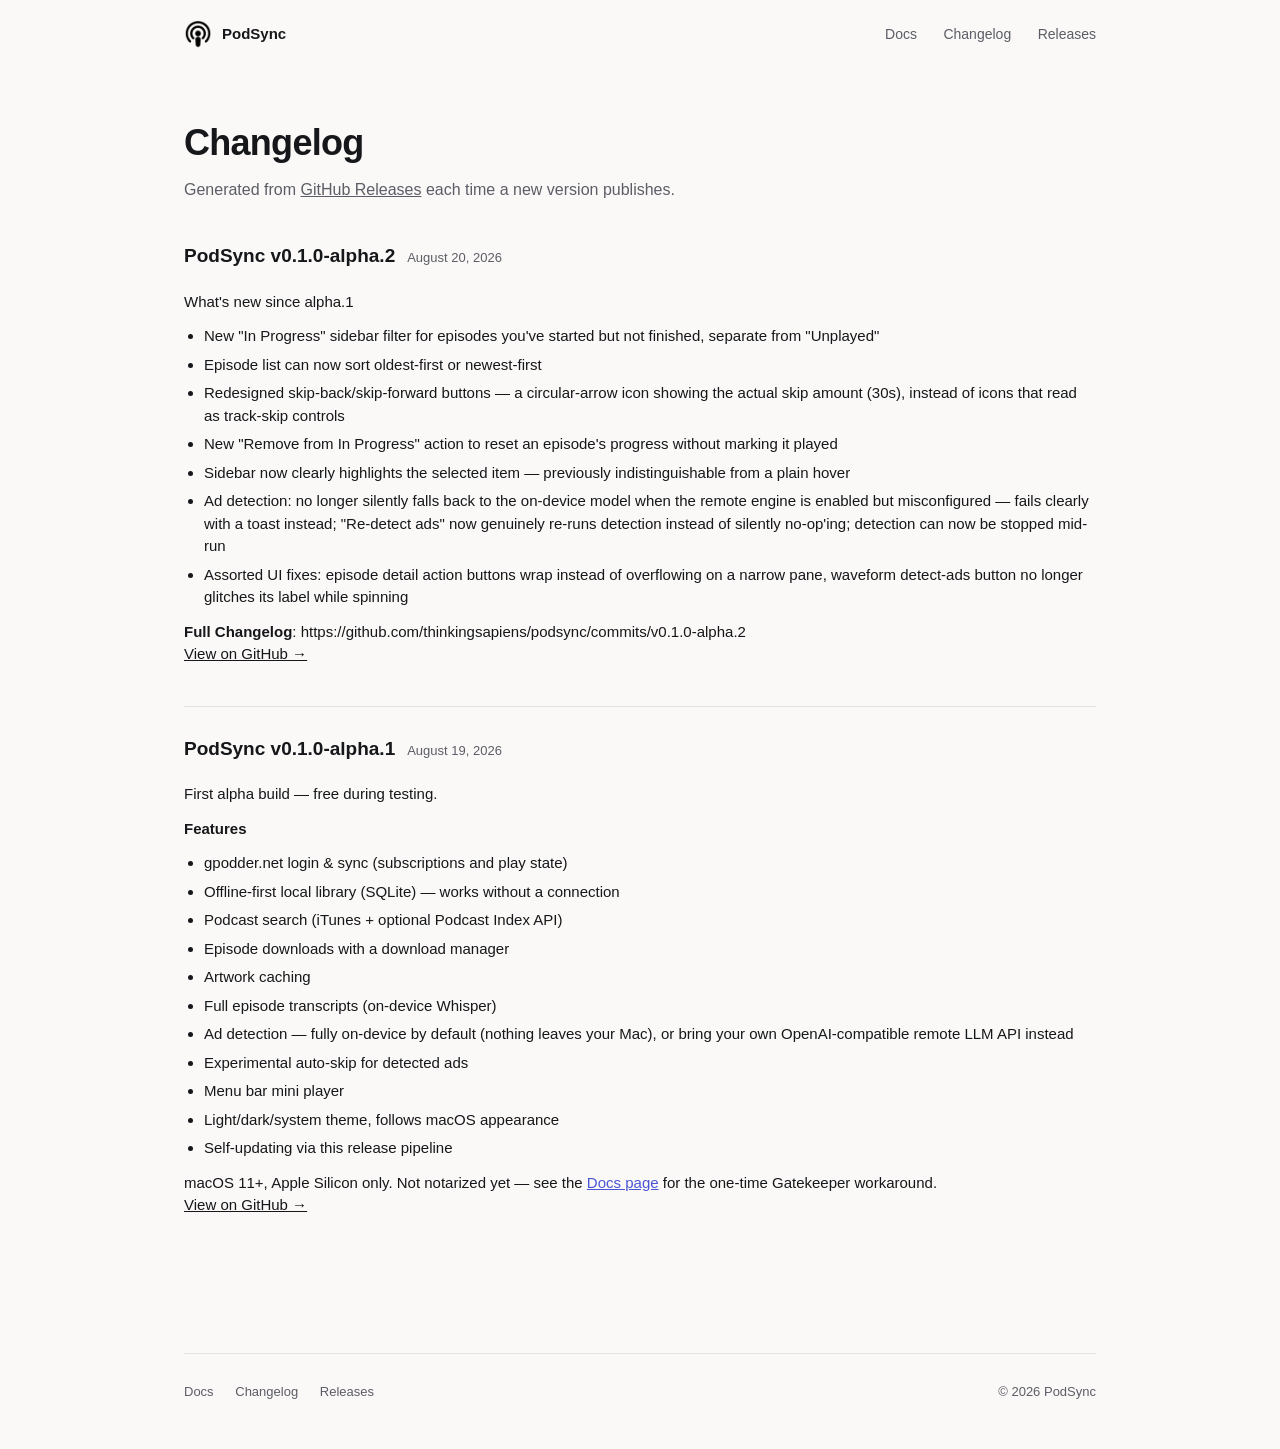
==== docs/changelog.html @ b8d856d1 "chore: update changelog page" ====
<!doctype html>
<html lang="en">
<head>
  <meta charset="utf-8" />
  <meta name="viewport" content="width=device-width, initial-scale=1" />
  <title>Changelog — PodSync</title>
  <meta name="description" content="Release history for PodSync: versions, dates, and release notes." />
  <link rel="canonical" href="https://thinkingsapiens.github.io/podsync/changelog.html" />

  <link rel="icon" type="image/png" sizes="32x32" href="assets/favicon-32.png" />
  <link rel="apple-touch-icon" href="assets/apple-touch-icon.png" />

  <meta property="og:type" content="website" />
  <meta property="og:site_name" content="PodSync" />
  <meta property="og:title" content="Changelog — PodSync" />
  <meta property="og:description" content="Release history for PodSync: versions, dates, and release notes." />
  <meta property="og:url" content="https://thinkingsapiens.github.io/podsync/changelog.html" />
  <meta property="og:image" content="https://thinkingsapiens.github.io/podsync/assets/icon-512.png" />

  <meta name="twitter:card" content="summary" />
  <meta name="twitter:title" content="Changelog — PodSync" />
  <meta name="twitter:description" content="Release history for PodSync: versions, dates, and release notes." />
  <meta name="twitter:image" content="https://thinkingsapiens.github.io/podsync/assets/icon-512.png" />

  <link rel="stylesheet" href="assets/site.css" />
</head>
<body>
  <div class="wrap">
    <header class="site">
      <a class="brand" href="index.html">
        <img src="assets/icon-512.png" alt="" width="28" height="28" />
        PodSync
      </a>
      <nav class="site">
        <a href="docs.html">Docs</a>
        <a href="changelog.html">Changelog</a>
        <a href="https://github.com/thinkingsapiens/podsync/releases">Releases</a>
      </nav>
    </header>

    <main class="prose">
      <h1>Changelog</h1>
      <p class="intro">
        Generated from <a href="https://github.com/thinkingsapiens/podsync/releases">GitHub Releases</a>
        each time a new version publishes.
      </p>

      <!-- RELEASES_START -->
      <article class="release">
        <div class="release-head">
          <h2>PodSync v0.1.0-alpha.2</h2>
          <span class="release-date">August 20, 2026</span>
        </div>
        <div class="release-body">
        <p>What&#x27;s new since alpha.1</p>
        <ul><li>New &quot;In Progress&quot; sidebar filter for episodes you&#x27;ve started but not finished, separate from &quot;Unplayed&quot;</li><li>Episode list can now sort oldest-first or newest-first</li><li>Redesigned skip-back/skip-forward buttons — a circular-arrow icon showing the actual skip amount (30s), instead of icons that read as track-skip controls</li><li>New &quot;Remove from In Progress&quot; action to reset an episode&#x27;s progress without marking it played</li><li>Sidebar now clearly highlights the selected item — previously indistinguishable from a plain hover</li><li>Ad detection: no longer silently falls back to the on-device model when the remote engine is enabled but misconfigured — fails clearly with a toast instead; &quot;Re-detect ads&quot; now genuinely re-runs detection instead of silently no-op&#x27;ing; detection can now be stopped mid-run</li><li>Assorted UI fixes: episode detail action buttons wrap instead of overflowing on a narrow pane, waveform detect-ads button no longer glitches its label while spinning</li></ul>
        <p><strong>Full Changelog</strong>: https://github.com/thinkingsapiens/podsync/commits/v0.1.0-alpha.2</p>
        </div>
        <p><a href="https://github.com/thinkingsapiens/podsync/releases/tag/untagged-19925e4e19fd1dde1b07">View on GitHub &rarr;</a></p>
      </article>
      <article class="release">
        <div class="release-head">
          <h2>PodSync v0.1.0-alpha.1</h2>
          <span class="release-date">August 19, 2026</span>
        </div>
        <div class="release-body">
        <p>First alpha build — free during testing.</p>
        <p><strong>Features</strong></p>
        <ul><li>gpodder.net login &amp; sync (subscriptions and play state)</li><li>Offline-first local library (SQLite) — works without a connection</li><li>Podcast search (iTunes + optional Podcast Index API)</li><li>Episode downloads with a download manager</li><li>Artwork caching</li><li>Full episode transcripts (on-device Whisper)</li><li>Ad detection — fully on-device by default (nothing leaves your Mac), or bring your own OpenAI-compatible remote LLM API instead</li><li>Experimental auto-skip for detected ads</li><li>Menu bar mini player</li><li>Light/dark/system theme, follows macOS appearance</li><li>Self-updating via this release pipeline</li></ul>
        <p>macOS 11+, Apple Silicon only. Not notarized yet — see the <a href="https://thinkingsapiens.github.io/podsync/docs.html">Docs page</a> for the one-time Gatekeeper workaround.</p>
        </div>
        <p><a href="https://github.com/thinkingsapiens/podsync/releases/tag/v0.1.0-alpha.1">View on GitHub &rarr;</a></p>
      </article>
      <!-- RELEASES_END -->
    </main>

    <footer class="site">
      <div>
        <a href="docs.html">Docs</a>
        <a href="changelog.html">Changelog</a>
        <a href="https://github.com/thinkingsapiens/podsync/releases">Releases</a>
      </div>
      <div>&copy; <span id="year"></span> PodSync</div>
    </footer>
  </div>
  <script>document.getElementById("year").textContent = new Date().getFullYear();</script>
</body>
</html>
---- docs/assets/site.css ----
:root {
  --bg: #0b0c0f;
  --bg-elevated: #141519;
  --text: #f2f2f4;
  --text-muted: #9a9ba3;
  --border: #24252b;
  --accent: #7c8cff;
  --accent-text: #0b0c0f;
  --radius: 14px;
  color-scheme: dark;
}
@media (prefers-color-scheme: light) {
  :root {
    --bg: #faf9f7;
    --bg-elevated: #ffffff;
    --text: #16171a;
    --text-muted: #5c5d66;
    --border: #e6e5e1;
    --accent: #4a55d6;
    --accent-text: #ffffff;
    color-scheme: light;
  }
}
* { box-sizing: border-box; }
html, body { margin: 0; padding: 0; }
body {
  background: var(--bg);
  color: var(--text);
  font-family: -apple-system, BlinkMacSystemFont, "SF Pro Text", "Segoe UI", Roboto, sans-serif;
  line-height: 1.5;
  -webkit-font-smoothing: antialiased;
}
a { color: inherit; }
.wrap { max-width: 960px; margin: 0 auto; padding: 0 24px; }

header.site {
  display: flex;
  align-items: center;
  justify-content: space-between;
  padding: 20px 0;
}
.brand { display: flex; align-items: center; gap: 10px; font-weight: 600; font-size: 15px; text-decoration: none; }
.brand img { width: 28px; height: 28px; border-radius: 7px; display: block; }

/* icon-512.png is solid black on transparent — invisible on the dark
   background that's the default theme. Invert it to white by default and
   un-invert under the light theme, same dark-first pattern as the color
   tokens above. */
.brand img, .hero img.icon { filter: invert(1); }
@media (prefers-color-scheme: light) {
  .brand img, .hero img.icon { filter: none; }
}
nav.site a {
  text-decoration: none;
  color: var(--text-muted);
  font-size: 14px;
  margin-left: 22px;
}
nav.site a:hover { color: var(--text); }

.hero { padding: 64px 0 48px; text-align: center; }
.hero img.icon { width: 96px; height: 96px; border-radius: 22px; box-shadow: 0 12px 32px rgba(0,0,0,0.25); }
.hero h1 { font-size: clamp(28px, 5vw, 44px); line-height: 1.15; margin: 28px 0 14px; letter-spacing: -0.02em; }
.hero p.lede { color: var(--text-muted); font-size: 18px; max-width: 560px; margin: 0 auto 32px; }
.cta-row { display: flex; gap: 12px; justify-content: center; flex-wrap: wrap; }
.btn {
  display: inline-flex;
  align-items: center;
  gap: 8px;
  padding: 12px 22px;
  border-radius: 999px;
  font-size: 15px;
  font-weight: 600;
  text-decoration: none;
  border: 1px solid var(--border);
}
.btn-primary { background: var(--accent); color: var(--accent-text); border-color: transparent; }
.btn-secondary { color: var(--text); background: transparent; }
.req { color: var(--text-muted); font-size: 13px; margin-top: 14px; }

.features {
  display: grid;
  grid-template-columns: repeat(auto-fit, minmax(220px, 1fr));
  gap: 1px;
  background: var(--border);
  border: 1px solid var(--border);
  border-radius: var(--radius);
  overflow: hidden;
  margin: 56px 0;
}
.feature { background: var(--bg-elevated); padding: 26px 22px; }
.feature h3 { font-size: 15px; margin: 0 0 8px; }
.feature p { font-size: 14px; color: var(--text-muted); margin: 0; }

.section-title { font-size: 13px; text-transform: uppercase; letter-spacing: 0.08em; color: var(--text-muted); margin: 0 0 16px; }

/* Prose pages (docs, changelog) */
main.prose { padding: 48px 0 32px; }
main.prose h1 { font-size: clamp(26px, 4vw, 36px); letter-spacing: -0.02em; margin: 0 0 8px; }
main.prose > p.intro { color: var(--text-muted); font-size: 16px; margin: 0 0 40px; }
main.prose section { margin-bottom: 36px; }
main.prose h2 { font-size: 19px; margin: 0 0 10px; }
main.prose h3 { font-size: 15px; margin: 20px 0 6px; }
main.prose p { font-size: 15px; margin: 0 0 12px; }
main.prose p, main.prose li { color: var(--text); }
main.prose ul { margin: 0 0 12px; padding-left: 20px; }
main.prose li { font-size: 15px; margin-bottom: 6px; }
main.prose code {
  background: var(--bg-elevated);
  border: 1px solid var(--border);
  border-radius: 5px;
  padding: 2px 6px;
  font-size: 13px;
  font-family: ui-monospace, SFMono-Regular, Menlo, monospace;
}
main.prose pre {
  background: var(--bg-elevated);
  border: 1px solid var(--border);
  border-radius: 10px;
  padding: 14px 16px;
  overflow-x: auto;
  margin: 0 0 12px;
}
main.prose pre code { border: none; padding: 0; background: none; }
main.prose .card {
  background: var(--bg-elevated);
  border: 1px solid var(--border);
  border-radius: var(--radius);
  padding: 20px 22px;
}

/* Changelog */
.release { border-bottom: 1px solid var(--border); padding: 28px 0; }
.release:first-of-type { padding-top: 0; }
.release:last-of-type { border-bottom: none; }
.release-head { display: flex; align-items: baseline; gap: 12px; flex-wrap: wrap; margin-bottom: 10px; }
.release-head h2 { font-size: 18px; margin: 0; }
.release-date { color: var(--text-muted); font-size: 13px; }
.release-body { font-size: 14px; color: var(--text-muted); }
.release-body p { margin: 0 0 10px; }
.release-body p:last-child { margin-bottom: 0; }
.release-body ul { margin: 0 0 10px; padding-left: 20px; }
.release-body li { margin-bottom: 4px; }
.release-body strong { color: var(--text); }
.release-body a { color: var(--accent); }

footer.site {
  border-top: 1px solid var(--border);
  margin-top: 64px;
  padding: 28px 0 48px;
  display: flex;
  justify-content: space-between;
  align-items: center;
  flex-wrap: wrap;
  gap: 12px;
  color: var(--text-muted);
  font-size: 13px;
}
footer.site a { text-decoration: none; color: var(--text-muted); margin-right: 18px; }
footer.site a:hover { color: var(--text); }
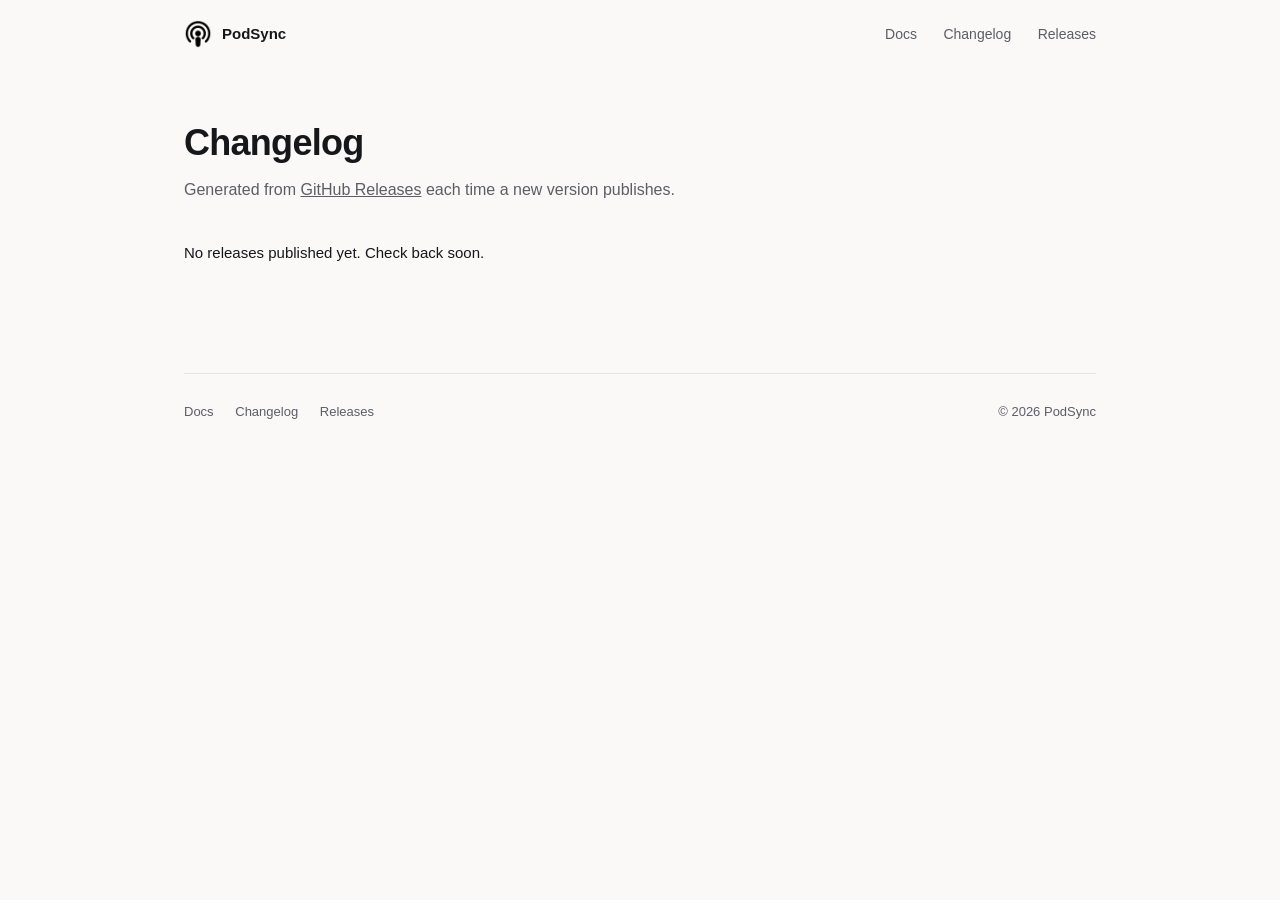
==== commit 6815fa01: "chore: sync website from source repo" ====
--- a/docs/changelog.html
+++ b/docs/changelog.html
@@ -3,7 +3,7 @@
 <head>
   <meta charset="utf-8" />
   <meta name="viewport" content="width=device-width, initial-scale=1" />
-  <title>Changelog — PodSync</title>
+  <title>PodSync Changelog</title>
   <meta name="description" content="Release history for PodSync: versions, dates, and release notes." />
   <link rel="canonical" href="https://thinkingsapiens.github.io/podsync/changelog.html" />
 
@@ -12,13 +12,13 @@
 
   <meta property="og:type" content="website" />
   <meta property="og:site_name" content="PodSync" />
-  <meta property="og:title" content="Changelog — PodSync" />
+  <meta property="og:title" content="PodSync Changelog" />
   <meta property="og:description" content="Release history for PodSync: versions, dates, and release notes." />
   <meta property="og:url" content="https://thinkingsapiens.github.io/podsync/changelog.html" />
   <meta property="og:image" content="https://thinkingsapiens.github.io/podsync/assets/icon-512.png" />
 
   <meta name="twitter:card" content="summary" />
-  <meta name="twitter:title" content="Changelog — PodSync" />
+  <meta name="twitter:title" content="PodSync Changelog" />
   <meta name="twitter:description" content="Release history for PodSync: versions, dates, and release notes." />
   <meta name="twitter:image" content="https://thinkingsapiens.github.io/podsync/assets/icon-512.png" />
 
@@ -46,31 +46,7 @@
       </p>
 
       <!-- RELEASES_START -->
-      <article class="release">
-        <div class="release-head">
-          <h2>PodSync v0.1.0-alpha.2</h2>
-          <span class="release-date">August 20, 2026</span>
-        </div>
-        <div class="release-body">
-        <p>What&#x27;s new since alpha.1</p>
-        <ul><li>New &quot;In Progress&quot; sidebar filter for episodes you&#x27;ve started but not finished, separate from &quot;Unplayed&quot;</li><li>Episode list can now sort oldest-first or newest-first</li><li>Redesigned skip-back/skip-forward buttons — a circular-arrow icon showing the actual skip amount (30s), instead of icons that read as track-skip controls</li><li>New &quot;Remove from In Progress&quot; action to reset an episode&#x27;s progress without marking it played</li><li>Sidebar now clearly highlights the selected item — previously indistinguishable from a plain hover</li><li>Ad detection: no longer silently falls back to the on-device model when the remote engine is enabled but misconfigured — fails clearly with a toast instead; &quot;Re-detect ads&quot; now genuinely re-runs detection instead of silently no-op&#x27;ing; detection can now be stopped mid-run</li><li>Assorted UI fixes: episode detail action buttons wrap instead of overflowing on a narrow pane, waveform detect-ads button no longer glitches its label while spinning</li></ul>
-        <p><strong>Full Changelog</strong>: https://github.com/thinkingsapiens/podsync/commits/v0.1.0-alpha.2</p>
-        </div>
-        <p><a href="https://github.com/thinkingsapiens/podsync/releases/tag/untagged-19925e4e19fd1dde1b07">View on GitHub &rarr;</a></p>
-      </article>
-      <article class="release">
-        <div class="release-head">
-          <h2>PodSync v0.1.0-alpha.1</h2>
-          <span class="release-date">August 19, 2026</span>
-        </div>
-        <div class="release-body">
-        <p>First alpha build — free during testing.</p>
-        <p><strong>Features</strong></p>
-        <ul><li>gpodder.net login &amp; sync (subscriptions and play state)</li><li>Offline-first local library (SQLite) — works without a connection</li><li>Podcast search (iTunes + optional Podcast Index API)</li><li>Episode downloads with a download manager</li><li>Artwork caching</li><li>Full episode transcripts (on-device Whisper)</li><li>Ad detection — fully on-device by default (nothing leaves your Mac), or bring your own OpenAI-compatible remote LLM API instead</li><li>Experimental auto-skip for detected ads</li><li>Menu bar mini player</li><li>Light/dark/system theme, follows macOS appearance</li><li>Self-updating via this release pipeline</li></ul>
-        <p>macOS 11+, Apple Silicon only. Not notarized yet — see the <a href="https://thinkingsapiens.github.io/podsync/docs.html">Docs page</a> for the one-time Gatekeeper workaround.</p>
-        </div>
-        <p><a href="https://github.com/thinkingsapiens/podsync/releases/tag/v0.1.0-alpha.1">View on GitHub &rarr;</a></p>
-      </article>
+      <p>No releases published yet. Check back soon.</p>
       <!-- RELEASES_END -->
     </main>
 
--- a/docs/assets/site.css
+++ b/docs/assets/site.css
@@ -94,6 +94,26 @@
 
 .section-title { font-size: 13px; text-transform: uppercase; letter-spacing: 0.08em; color: var(--text-muted); margin: 0 0 16px; }
 
+.faq { margin: 56px 0; }
+.faq-item {
+  border: 1px solid var(--border);
+  border-radius: var(--radius);
+  background: var(--bg-elevated);
+  padding: 4px 22px;
+  margin-bottom: 10px;
+}
+.faq-item summary {
+  padding: 16px 0;
+  font-size: 15px;
+  font-weight: 600;
+  cursor: pointer;
+  list-style: none;
+}
+.faq-item summary::-webkit-details-marker { display: none; }
+.faq-item summary::after { content: "+"; float: right; color: var(--text-muted); font-weight: 400; }
+.faq-item[open] summary::after { content: "\2212"; }
+.faq-item p { font-size: 14px; color: var(--text-muted); margin: 0 0 18px; }
+
 /* Prose pages (docs, changelog) */
 main.prose { padding: 48px 0 32px; }
 main.prose h1 { font-size: clamp(26px, 4vw, 36px); letter-spacing: -0.02em; margin: 0 0 8px; }
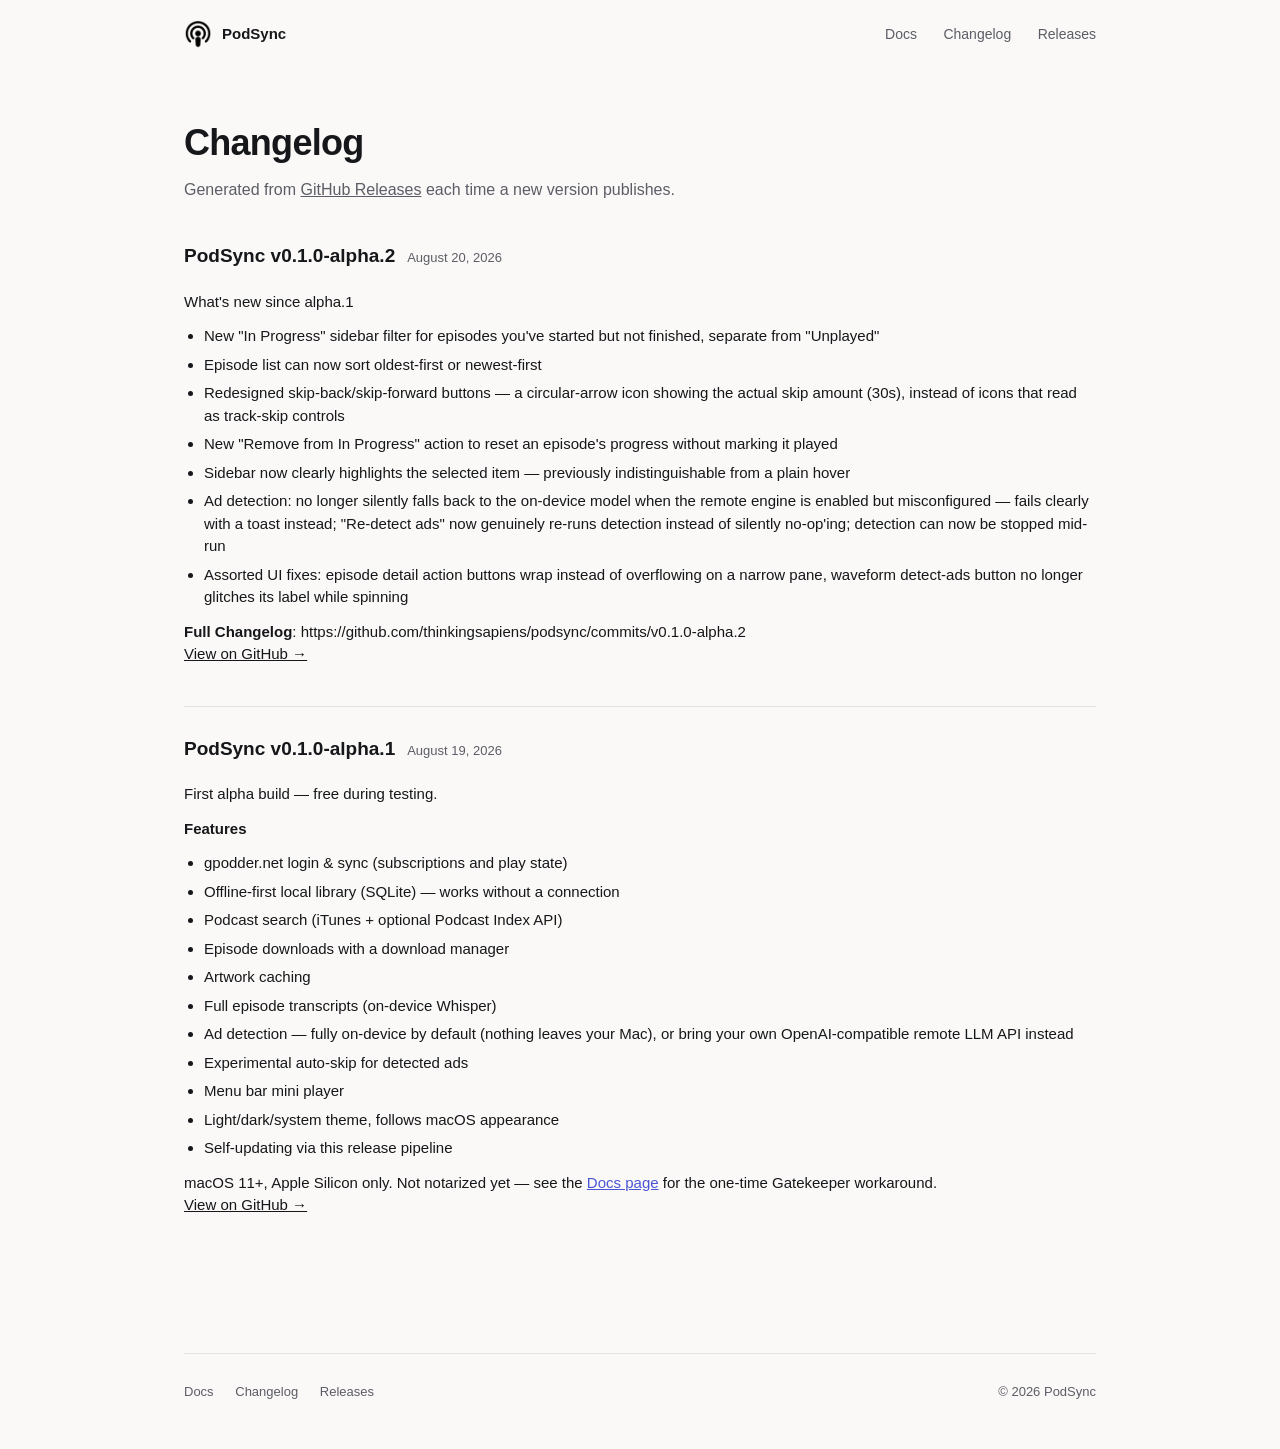
==== commit c16f172d: "chore: update changelog page" ====
--- a/docs/changelog.html
+++ b/docs/changelog.html
@@ -46,7 +46,31 @@
       </p>
 
       <!-- RELEASES_START -->
-      <p>No releases published yet. Check back soon.</p>
+      <article class="release">
+        <div class="release-head">
+          <h2>PodSync v0.1.0-alpha.2</h2>
+          <span class="release-date">August 20, 2026</span>
+        </div>
+        <div class="release-body">
+        <p>What&#x27;s new since alpha.1</p>
+        <ul><li>New &quot;In Progress&quot; sidebar filter for episodes you&#x27;ve started but not finished, separate from &quot;Unplayed&quot;</li><li>Episode list can now sort oldest-first or newest-first</li><li>Redesigned skip-back/skip-forward buttons — a circular-arrow icon showing the actual skip amount (30s), instead of icons that read as track-skip controls</li><li>New &quot;Remove from In Progress&quot; action to reset an episode&#x27;s progress without marking it played</li><li>Sidebar now clearly highlights the selected item — previously indistinguishable from a plain hover</li><li>Ad detection: no longer silently falls back to the on-device model when the remote engine is enabled but misconfigured — fails clearly with a toast instead; &quot;Re-detect ads&quot; now genuinely re-runs detection instead of silently no-op&#x27;ing; detection can now be stopped mid-run</li><li>Assorted UI fixes: episode detail action buttons wrap instead of overflowing on a narrow pane, waveform detect-ads button no longer glitches its label while spinning</li></ul>
+        <p><strong>Full Changelog</strong>: https://github.com/thinkingsapiens/podsync/commits/v0.1.0-alpha.2</p>
+        </div>
+        <p><a href="https://github.com/thinkingsapiens/podsync/releases/tag/untagged-19925e4e19fd1dde1b07">View on GitHub &rarr;</a></p>
+      </article>
+      <article class="release">
+        <div class="release-head">
+          <h2>PodSync v0.1.0-alpha.1</h2>
+          <span class="release-date">August 19, 2026</span>
+        </div>
+        <div class="release-body">
+        <p>First alpha build — free during testing.</p>
+        <p><strong>Features</strong></p>
+        <ul><li>gpodder.net login &amp; sync (subscriptions and play state)</li><li>Offline-first local library (SQLite) — works without a connection</li><li>Podcast search (iTunes + optional Podcast Index API)</li><li>Episode downloads with a download manager</li><li>Artwork caching</li><li>Full episode transcripts (on-device Whisper)</li><li>Ad detection — fully on-device by default (nothing leaves your Mac), or bring your own OpenAI-compatible remote LLM API instead</li><li>Experimental auto-skip for detected ads</li><li>Menu bar mini player</li><li>Light/dark/system theme, follows macOS appearance</li><li>Self-updating via this release pipeline</li></ul>
+        <p>macOS 11+, Apple Silicon only. Not notarized yet — see the <a href="https://thinkingsapiens.github.io/podsync/docs.html">Docs page</a> for the one-time Gatekeeper workaround.</p>
+        </div>
+        <p><a href="https://github.com/thinkingsapiens/podsync/releases/tag/v0.1.0-alpha.1">View on GitHub &rarr;</a></p>
+      </article>
       <!-- RELEASES_END -->
     </main>
 
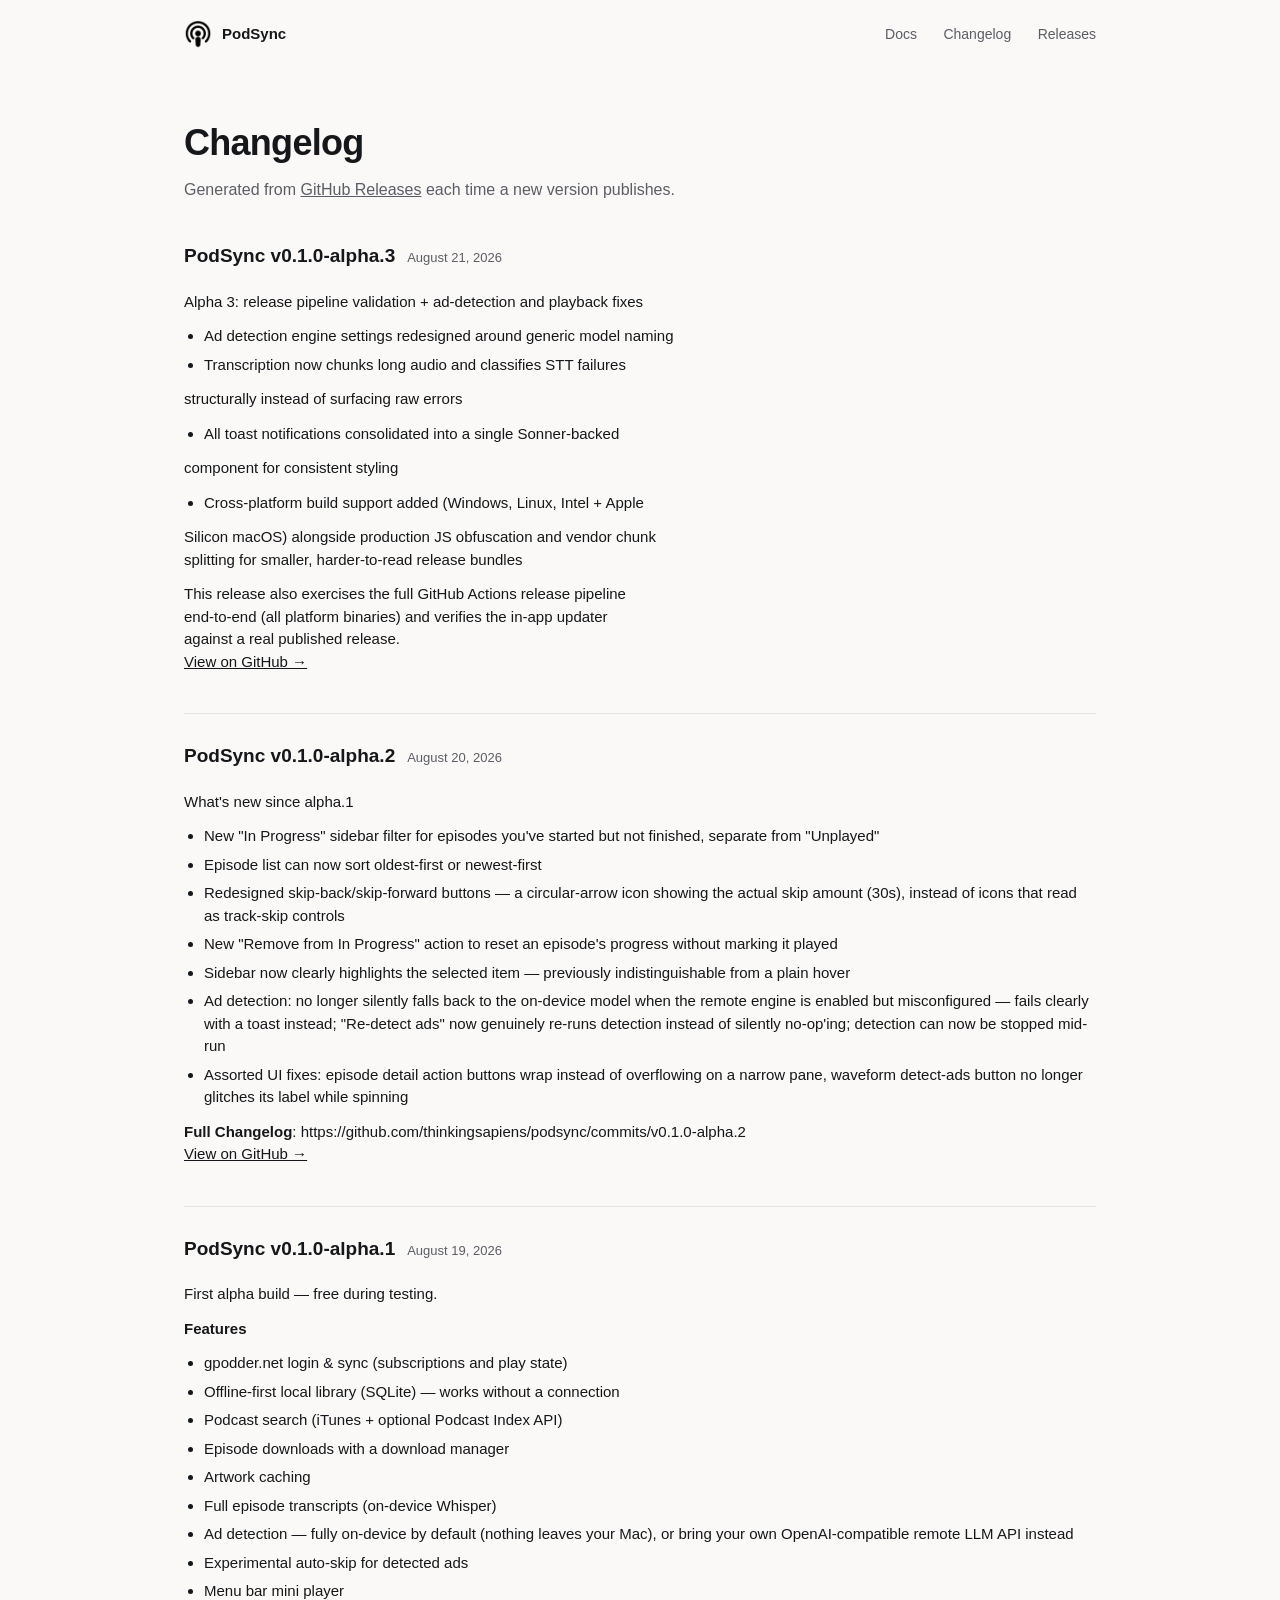
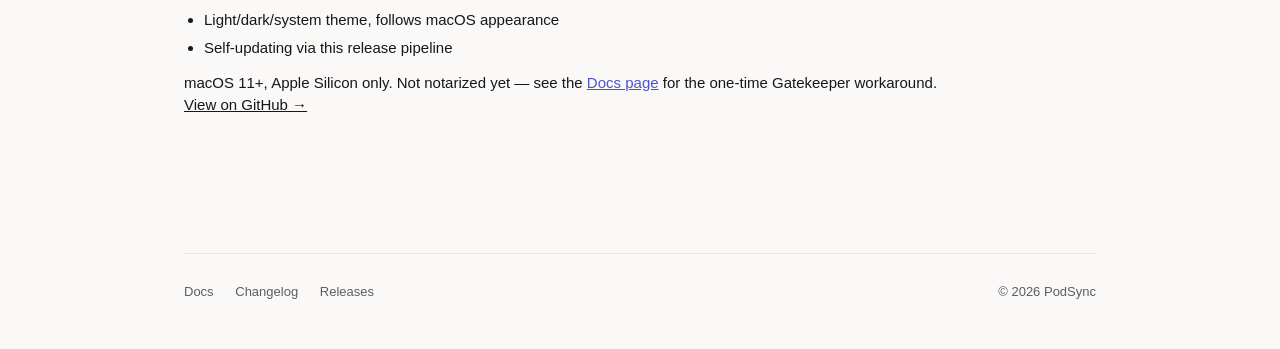
==== commit 56142ada: "chore: update changelog page" ====
--- a/docs/changelog.html
+++ b/docs/changelog.html
@@ -48,6 +48,23 @@
       <!-- RELEASES_START -->
       <article class="release">
         <div class="release-head">
+          <h2>PodSync v0.1.0-alpha.3</h2>
+          <span class="release-date">August 21, 2026</span>
+        </div>
+        <div class="release-body">
+        <p>Alpha 3: release pipeline validation + ad-detection and playback fixes</p>
+        <ul><li>Ad detection engine settings redesigned around generic model naming</li><li>Transcription now chunks long audio and classifies STT failures</li></ul>
+        <p>structurally instead of surfacing raw errors</p>
+        <ul><li>All toast notifications consolidated into a single Sonner-backed</li></ul>
+        <p>component for consistent styling</p>
+        <ul><li>Cross-platform build support added (Windows, Linux, Intel + Apple</li></ul>
+        <p>Silicon macOS) alongside production JS obfuscation and vendor chunk<br>splitting for smaller, harder-to-read release bundles</p>
+        <p>This release also exercises the full GitHub Actions release pipeline<br>end-to-end (all platform binaries) and verifies the in-app updater<br>against a real published release.</p>
+        </div>
+        <p><a href="https://github.com/thinkingsapiens/podsync/releases/tag/v0.1.0-alpha.3">View on GitHub &rarr;</a></p>
+      </article>
+      <article class="release">
+        <div class="release-head">
           <h2>PodSync v0.1.0-alpha.2</h2>
           <span class="release-date">August 20, 2026</span>
         </div>
@@ -56,7 +73,7 @@
         <ul><li>New &quot;In Progress&quot; sidebar filter for episodes you&#x27;ve started but not finished, separate from &quot;Unplayed&quot;</li><li>Episode list can now sort oldest-first or newest-first</li><li>Redesigned skip-back/skip-forward buttons — a circular-arrow icon showing the actual skip amount (30s), instead of icons that read as track-skip controls</li><li>New &quot;Remove from In Progress&quot; action to reset an episode&#x27;s progress without marking it played</li><li>Sidebar now clearly highlights the selected item — previously indistinguishable from a plain hover</li><li>Ad detection: no longer silently falls back to the on-device model when the remote engine is enabled but misconfigured — fails clearly with a toast instead; &quot;Re-detect ads&quot; now genuinely re-runs detection instead of silently no-op&#x27;ing; detection can now be stopped mid-run</li><li>Assorted UI fixes: episode detail action buttons wrap instead of overflowing on a narrow pane, waveform detect-ads button no longer glitches its label while spinning</li></ul>
         <p><strong>Full Changelog</strong>: https://github.com/thinkingsapiens/podsync/commits/v0.1.0-alpha.2</p>
         </div>
-        <p><a href="https://github.com/thinkingsapiens/podsync/releases/tag/untagged-19925e4e19fd1dde1b07">View on GitHub &rarr;</a></p>
+        <p><a href="https://github.com/thinkingsapiens/podsync/releases/tag/v0.1.0-alpha.2">View on GitHub &rarr;</a></p>
       </article>
       <article class="release">
         <div class="release-head">
@@ -83,6 +100,6 @@
       <div>&copy; <span id="year"></span> PodSync</div>
     </footer>
   </div>
-  <script>document.getElementById("year").textContent = new Date().getFullYear();</script>
+  <script src="assets/site.js"></script>
 </body>
 </html>
--- a/docs/assets/site.css
+++ b/docs/assets/site.css
@@ -78,6 +78,61 @@
 .btn-secondary { color: var(--text); background: transparent; }
 .req { color: var(--text-muted); font-size: 13px; margin-top: 14px; }
 
+.install {
+  display: inline-flex;
+  align-items: center;
+  gap: 8px;
+  max-width: 100%;
+  margin-top: 18px;
+  padding: 6px 6px 6px 14px;
+  background: var(--bg-elevated);
+  border: 1px solid var(--border);
+  border-radius: 10px;
+}
+.install code {
+  min-width: 0;
+  overflow-x: auto;
+  white-space: nowrap;
+  text-align: left;
+  font-family: ui-monospace, SFMono-Regular, Menlo, monospace;
+  font-size: 13px;
+  color: var(--text);
+}
+/* Shared by the hero install line and the docs command blocks. */
+button.copy {
+  flex: none;
+  font: inherit;
+  font-size: 12px;
+  font-weight: 500;
+  color: var(--text-muted);
+  background: transparent;
+  border: 1px solid var(--border);
+  border-radius: 7px;
+  padding: 5px 10px;
+  cursor: pointer;
+}
+button.copy:hover { color: var(--text); border-color: var(--text-muted); }
+button.copy.copied { color: var(--accent); border-color: var(--accent); }
+
+/* A command block with its own copy button (docs pages). */
+main.prose .cmd {
+  display: flex;
+  align-items: stretch;
+  gap: 8px;
+  margin: 0 0 12px;
+}
+main.prose .cmd pre {
+  flex: 1;
+  min-width: 0;
+  margin: 0;
+}
+main.prose .cmd pre code { white-space: pre; }
+main.prose .cmd button.copy {
+  background: var(--bg-elevated);
+  border-radius: 10px;
+  padding: 0 14px;
+}
+
 .features {
   display: grid;
   grid-template-columns: repeat(auto-fit, minmax(220px, 1fr));
@@ -113,6 +168,22 @@
 .faq-item summary::after { content: "+"; float: right; color: var(--text-muted); font-weight: 400; }
 .faq-item[open] summary::after { content: "\2212"; }
 .faq-item p { font-size: 14px; color: var(--text-muted); margin: 0 0 18px; }
+.faq-item p:not(:last-of-type) { margin-bottom: 10px; }
+.faq-item a { color: var(--accent); }
+.faq-item code {
+  display: inline-block;
+  max-width: 100%;
+  overflow-x: auto;
+  vertical-align: bottom;
+  background: var(--bg);
+  border: 1px solid var(--border);
+  border-radius: 5px;
+  padding: 3px 7px;
+  font-family: ui-monospace, SFMono-Regular, Menlo, monospace;
+  font-size: 12.5px;
+  color: var(--text);
+  white-space: nowrap;
+}
 
 /* Prose pages (docs, changelog) */
 main.prose { padding: 48px 0 32px; }
@@ -124,7 +195,25 @@
 main.prose p { font-size: 15px; margin: 0 0 12px; }
 main.prose p, main.prose li { color: var(--text); }
 main.prose ul { margin: 0 0 12px; padding-left: 20px; }
+main.prose ol { margin: 0 0 16px; padding-left: 22px; }
+main.prose ol li { margin-bottom: 10px; padding-left: 2px; }
+main.prose ol li::marker { color: var(--text-muted); font-variant-numeric: tabular-nums; }
 main.prose li { font-size: 15px; margin-bottom: 6px; }
+main.prose kbd {
+  display: inline-block;
+  min-width: 1.6em;
+  margin: 0 1px;
+  padding: 1px 6px;
+  background: var(--bg-elevated);
+  border: 1px solid var(--border);
+  border-bottom-width: 2px;
+  border-radius: 5px;
+  font-family: ui-monospace, SFMono-Regular, Menlo, monospace;
+  font-size: 12px;
+  line-height: 1.5;
+  text-align: center;
+  color: var(--text);
+}
 main.prose code {
   background: var(--bg-elevated);
   border: 1px solid var(--border);
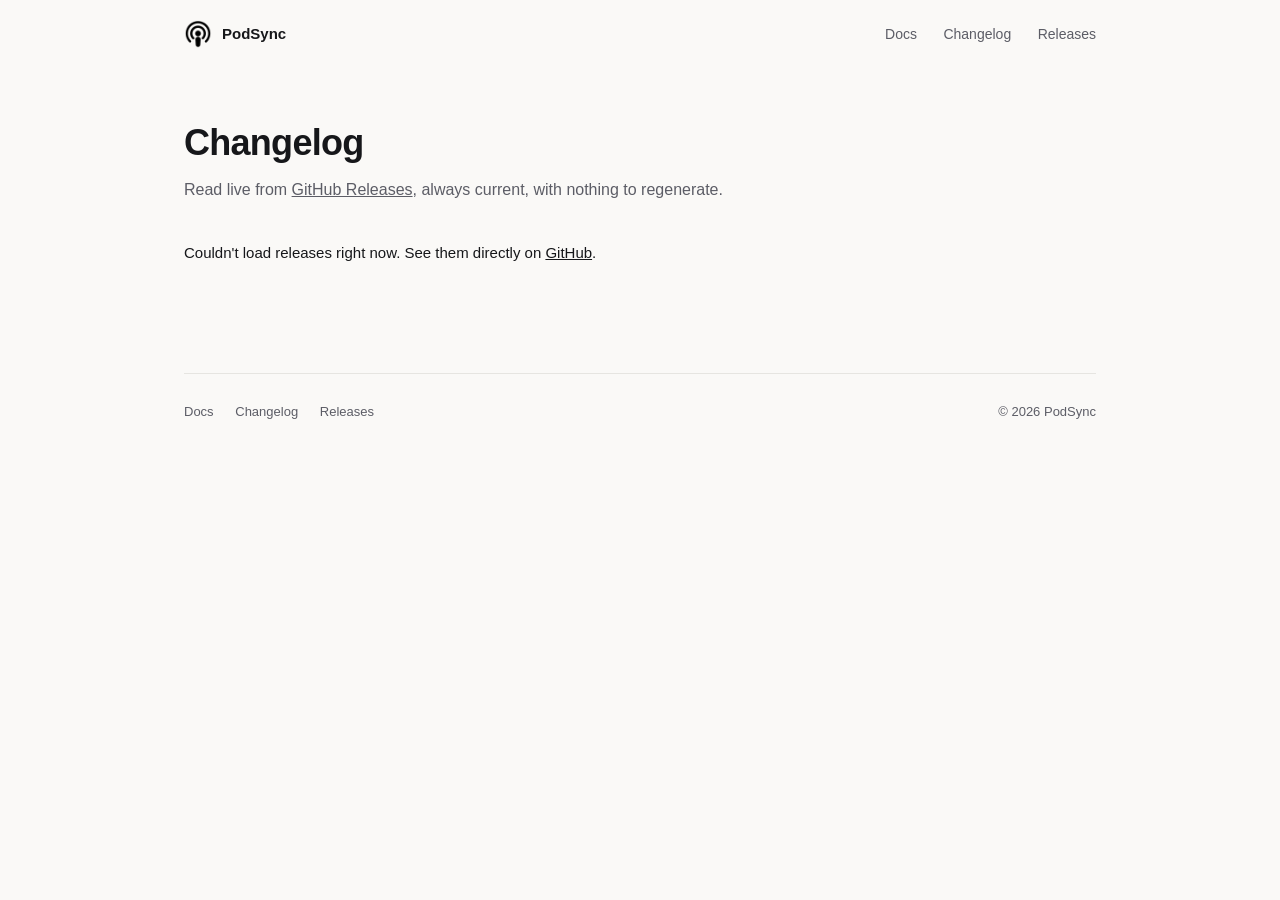
==== commit 33b697d4: "chore: sync website and homebrew cask files from source repo" ====
--- a/docs/changelog.html
+++ b/docs/changelog.html
@@ -41,54 +41,13 @@
     <main class="prose">
       <h1>Changelog</h1>
       <p class="intro">
-        Generated from <a href="https://github.com/thinkingsapiens/podsync/releases">GitHub Releases</a>
-        each time a new version publishes.
+        Read live from <a href="https://github.com/thinkingsapiens/podsync/releases">GitHub Releases</a>,
+        always current, with nothing to regenerate.
       </p>
 
-      <!-- RELEASES_START -->
-      <article class="release">
-        <div class="release-head">
-          <h2>PodSync v0.1.0-alpha.3</h2>
-          <span class="release-date">August 21, 2026</span>
-        </div>
-        <div class="release-body">
-        <p>Alpha 3: release pipeline validation + ad-detection and playback fixes</p>
-        <ul><li>Ad detection engine settings redesigned around generic model naming</li><li>Transcription now chunks long audio and classifies STT failures</li></ul>
-        <p>structurally instead of surfacing raw errors</p>
-        <ul><li>All toast notifications consolidated into a single Sonner-backed</li></ul>
-        <p>component for consistent styling</p>
-        <ul><li>Cross-platform build support added (Windows, Linux, Intel + Apple</li></ul>
-        <p>Silicon macOS) alongside production JS obfuscation and vendor chunk<br>splitting for smaller, harder-to-read release bundles</p>
-        <p>This release also exercises the full GitHub Actions release pipeline<br>end-to-end (all platform binaries) and verifies the in-app updater<br>against a real published release.</p>
-        </div>
-        <p><a href="https://github.com/thinkingsapiens/podsync/releases/tag/v0.1.0-alpha.3">View on GitHub &rarr;</a></p>
-      </article>
-      <article class="release">
-        <div class="release-head">
-          <h2>PodSync v0.1.0-alpha.2</h2>
-          <span class="release-date">August 20, 2026</span>
-        </div>
-        <div class="release-body">
-        <p>What&#x27;s new since alpha.1</p>
-        <ul><li>New &quot;In Progress&quot; sidebar filter for episodes you&#x27;ve started but not finished, separate from &quot;Unplayed&quot;</li><li>Episode list can now sort oldest-first or newest-first</li><li>Redesigned skip-back/skip-forward buttons — a circular-arrow icon showing the actual skip amount (30s), instead of icons that read as track-skip controls</li><li>New &quot;Remove from In Progress&quot; action to reset an episode&#x27;s progress without marking it played</li><li>Sidebar now clearly highlights the selected item — previously indistinguishable from a plain hover</li><li>Ad detection: no longer silently falls back to the on-device model when the remote engine is enabled but misconfigured — fails clearly with a toast instead; &quot;Re-detect ads&quot; now genuinely re-runs detection instead of silently no-op&#x27;ing; detection can now be stopped mid-run</li><li>Assorted UI fixes: episode detail action buttons wrap instead of overflowing on a narrow pane, waveform detect-ads button no longer glitches its label while spinning</li></ul>
-        <p><strong>Full Changelog</strong>: https://github.com/thinkingsapiens/podsync/commits/v0.1.0-alpha.2</p>
-        </div>
-        <p><a href="https://github.com/thinkingsapiens/podsync/releases/tag/v0.1.0-alpha.2">View on GitHub &rarr;</a></p>
-      </article>
-      <article class="release">
-        <div class="release-head">
-          <h2>PodSync v0.1.0-alpha.1</h2>
-          <span class="release-date">August 19, 2026</span>
-        </div>
-        <div class="release-body">
-        <p>First alpha build — free during testing.</p>
-        <p><strong>Features</strong></p>
-        <ul><li>gpodder.net login &amp; sync (subscriptions and play state)</li><li>Offline-first local library (SQLite) — works without a connection</li><li>Podcast search (iTunes + optional Podcast Index API)</li><li>Episode downloads with a download manager</li><li>Artwork caching</li><li>Full episode transcripts (on-device Whisper)</li><li>Ad detection — fully on-device by default (nothing leaves your Mac), or bring your own OpenAI-compatible remote LLM API instead</li><li>Experimental auto-skip for detected ads</li><li>Menu bar mini player</li><li>Light/dark/system theme, follows macOS appearance</li><li>Self-updating via this release pipeline</li></ul>
-        <p>macOS 11+, Apple Silicon only. Not notarized yet — see the <a href="https://thinkingsapiens.github.io/podsync/docs.html">Docs page</a> for the one-time Gatekeeper workaround.</p>
-        </div>
-        <p><a href="https://github.com/thinkingsapiens/podsync/releases/tag/v0.1.0-alpha.1">View on GitHub &rarr;</a></p>
-      </article>
-      <!-- RELEASES_END -->
+      <div id="releases">
+        <p>Loading releases&hellip; if this hangs, see them directly on <a href="https://github.com/thinkingsapiens/podsync/releases">GitHub</a>.</p>
+      </div>
     </main>
 
     <footer class="site">
--- a/docs/assets/site.css
+++ b/docs/assets/site.css
@@ -42,7 +42,7 @@
 .brand { display: flex; align-items: center; gap: 10px; font-weight: 600; font-size: 15px; text-decoration: none; }
 .brand img { width: 28px; height: 28px; border-radius: 7px; display: block; }
 
-/* icon-512.png is solid black on transparent — invisible on the dark
+/* icon-512.png is solid black on transparent, invisible on the dark
    background that's the default theme. Invert it to white by default and
    un-invert under the light theme, same dark-first pattern as the color
    tokens above. */
@@ -77,6 +77,10 @@
 .btn-primary { background: var(--accent); color: var(--accent-text); border-color: transparent; }
 .btn-secondary { color: var(--text); background: transparent; }
 .req { color: var(--text-muted); font-size: 13px; margin-top: 14px; }
+
+.platform-links { color: var(--text-muted); font-size: 13px; margin-top: 10px; }
+.platform-links a { color: var(--text-muted); text-decoration: underline; text-underline-offset: 2px; }
+.platform-links a:hover { color: var(--text); }
 
 .install {
   display: inline-flex;
